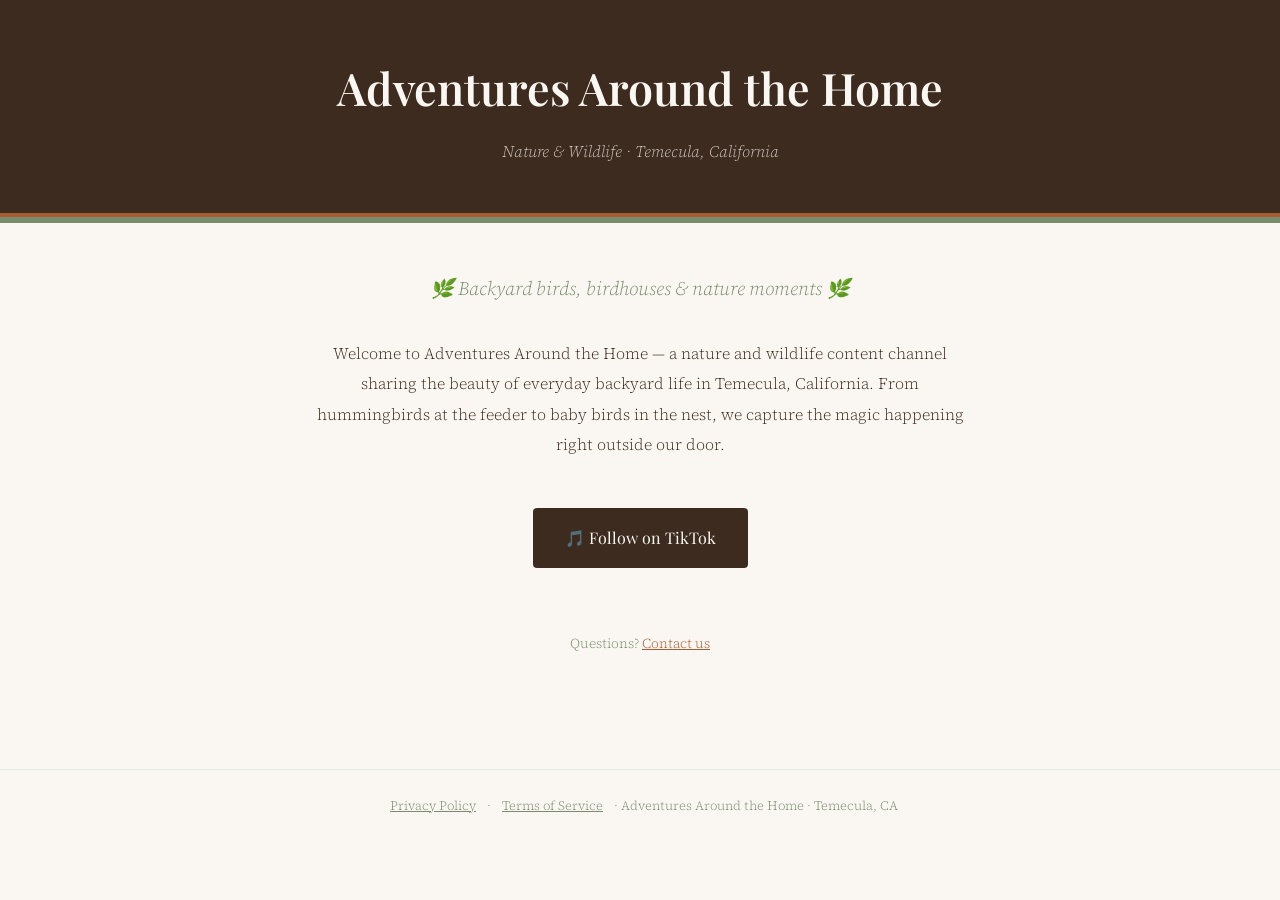
==== index.html @ 50fae2c1 "Initial site with privacy policy and terms of service" ====
<!DOCTYPE html>
<html lang="en">
<head>
<meta charset="UTF-8">
<meta name="viewport" content="width=device-width, initial-scale=1.0">
<title>Adventures Around the Home</title>
<style>
  @import url('https://fonts.googleapis.com/css2?family=Playfair+Display:wght@400;600&family=Source+Serif+4:ital,wght@0,300;0,400;1,300&display=swap');
  *{box-sizing:border-box;margin:0;padding:0}
  body{background:#faf7f2;color:#3d2b1f;font-family:'Source Serif 4',Georgia,serif;font-weight:300;line-height:1.8}
  header{background:#3d2b1f;color:#faf7f2;padding:3rem 2rem;text-align:center;border-bottom:4px solid #a85a32}
  header h1{font-family:'Playfair Display',Georgia,serif;font-size:clamp(1.8rem,5vw,2.8rem);font-weight:600;margin-bottom:.5rem}
  header p{font-size:1rem;opacity:.75;font-style:italic}
  .bar{background:#7a8c6e;height:6px}
  main{max-width:700px;margin:3rem auto;padding:0 1.5rem 4rem;text-align:center}
  .tagline{font-size:1.2rem;color:#7a8c6e;margin:2rem 0;font-style:italic}
  .desc{font-size:1rem;margin-bottom:2rem;line-height:1.9}
  .tiktok-btn{display:inline-block;background:#3d2b1f;color:#faf7f2;padding:1rem 2rem;
    border-radius:4px;text-decoration:none;font-family:'Playfair Display',serif;
    font-size:1rem;margin:1rem;transition:background .2s}
  .tiktok-btn:hover{background:#a85a32}
  footer{text-align:center;padding:1.5rem;font-size:.8rem;color:#7a8c6e;border-top:1px solid #e8ede4}
  footer a{color:#7a8c6e;margin:0 .5rem}
</style>
</head>
<body>
<header>
  <h1>Adventures Around the Home</h1>
  <p>Nature &amp; Wildlife · Temecula, California</p>
</header>
<div class="bar"></div>
<main>
  <p class="tagline">🌿 Backyard birds, birdhouses &amp; nature moments 🌿</p>
  <p class="desc">
    Welcome to Adventures Around the Home — a nature and wildlife content channel
    sharing the beauty of everyday backyard life in Temecula, California.
    From hummingbirds at the feeder to baby birds in the nest,
    we capture the magic happening right outside our door.
  </p>
  <a href="https://www.tiktok.com/@adventuresaroundthehome" class="tiktok-btn">
    🎵 Follow on TikTok
  </a>
  <p style="margin-top:3rem;font-size:.85rem;color:#7a8c6e">
    Questions? <a href="mailto:SalvatoreAusonio@gmail.com" style="color:#a85a32">Contact us</a>
  </p>
</main>
<footer>
  <a href="privacy.html">Privacy Policy</a> ·
  <a href="terms.html">Terms of Service</a> ·
  Adventures Around the Home · Temecula, CA
</footer>
</body>
</html>
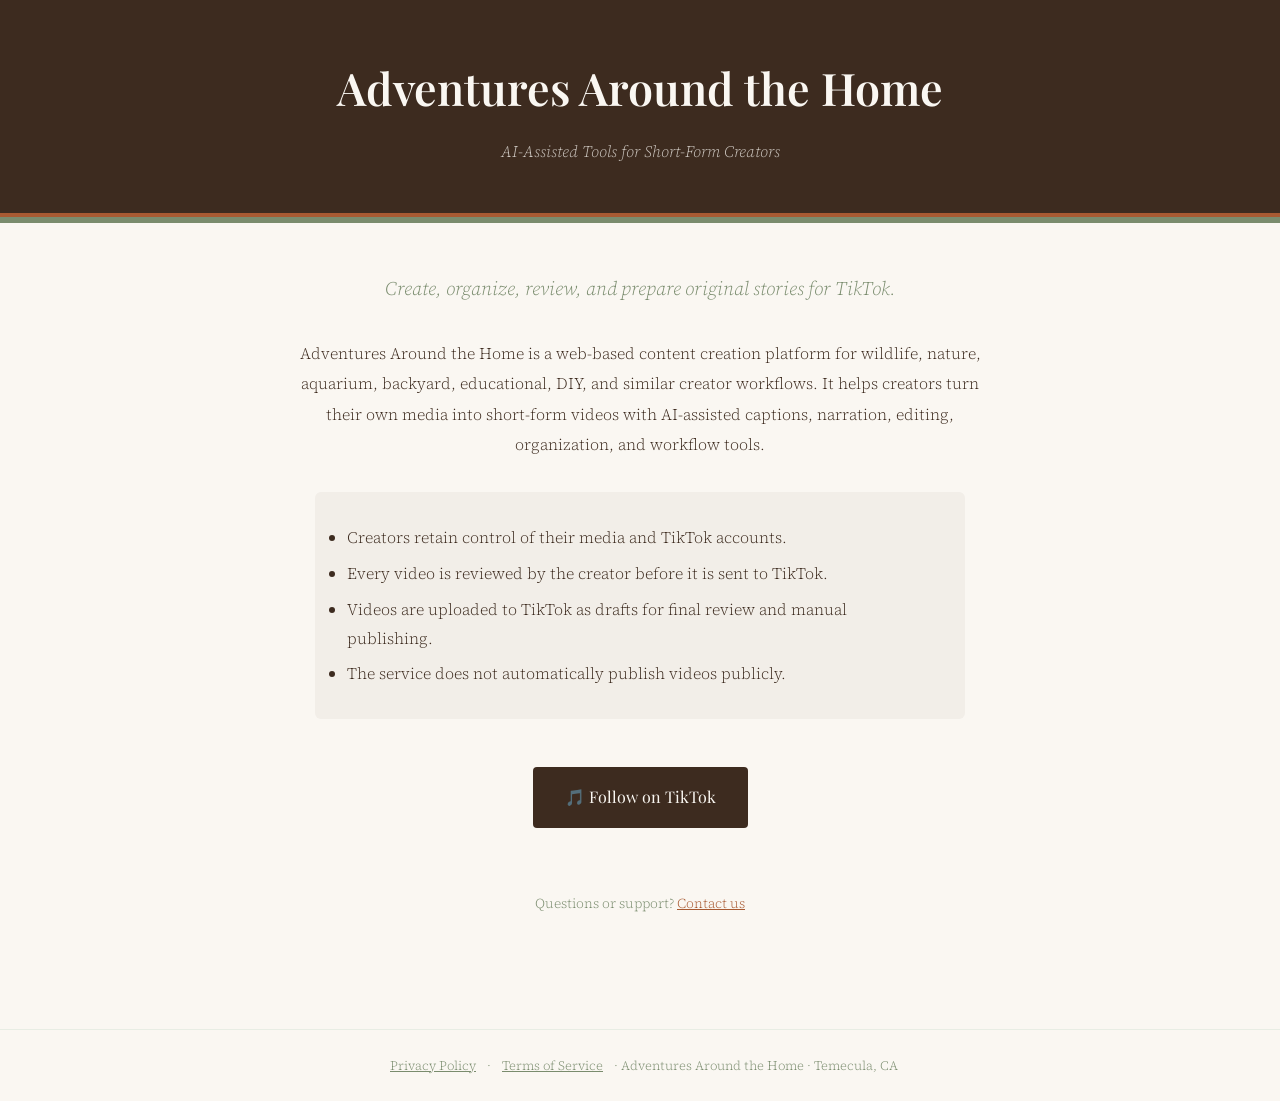
==== commit e42aa570: "Update site for creator platform" ====
--- a/index.html
+++ b/index.html
@@ -2,6 +2,7 @@
 <html lang="en">
 <head>
 <meta charset="UTF-8">
+<meta name="tiktok-domain-verification" content="oeQltm27h6Ex2jiLjGtw6YzQG9PcgpD7">
 <meta name="viewport" content="width=device-width, initial-scale=1.0">
 <title>Adventures Around the Home</title>
 <style>
@@ -12,12 +13,12 @@
   header h1{font-family:'Playfair Display',Georgia,serif;font-size:clamp(1.8rem,5vw,2.8rem);font-weight:600;margin-bottom:.5rem}
   header p{font-size:1rem;opacity:.75;font-style:italic}
   .bar{background:#7a8c6e;height:6px}
-  main{max-width:700px;margin:3rem auto;padding:0 1.5rem 4rem;text-align:center}
+  main{max-width:760px;margin:3rem auto;padding:0 1.5rem 4rem;text-align:center}
   .tagline{font-size:1.2rem;color:#7a8c6e;margin:2rem 0;font-style:italic}
-  .desc{font-size:1rem;margin-bottom:2rem;line-height:1.9}
-  .tiktok-btn{display:inline-block;background:#3d2b1f;color:#faf7f2;padding:1rem 2rem;
-    border-radius:4px;text-decoration:none;font-family:'Playfair Display',serif;
-    font-size:1rem;margin:1rem;transition:background .2s}
+  .desc{font-size:1rem;margin-bottom:1.4rem;line-height:1.9}
+  .features{max-width:650px;margin:2rem auto;text-align:left;background:#f2eee8;padding:1.5rem 2rem;border-radius:6px}
+  .features li{margin:.45rem 0}
+  .tiktok-btn{display:inline-block;background:#3d2b1f;color:#faf7f2;padding:1rem 2rem;border-radius:4px;text-decoration:none;font-family:'Playfair Display',serif;font-size:1rem;margin:1rem;transition:background .2s}
   .tiktok-btn:hover{background:#a85a32}
   footer{text-align:center;padding:1.5rem;font-size:.8rem;color:#7a8c6e;border-top:1px solid #e8ede4}
   footer a{color:#7a8c6e;margin:0 .5rem}
@@ -26,23 +27,22 @@
 <body>
 <header>
   <h1>Adventures Around the Home</h1>
-  <p>Nature &amp; Wildlife · Temecula, California</p>
+  <p>AI-Assisted Tools for Short-Form Creators</p>
 </header>
 <div class="bar"></div>
 <main>
-  <p class="tagline">🌿 Backyard birds, birdhouses &amp; nature moments 🌿</p>
-  <p class="desc">
-    Welcome to Adventures Around the Home — a nature and wildlife content channel
-    sharing the beauty of everyday backyard life in Temecula, California.
-    From hummingbirds at the feeder to baby birds in the nest,
-    we capture the magic happening right outside our door.
-  </p>
-  <a href="https://www.tiktok.com/@adventuresaroundthehome" class="tiktok-btn">
-    🎵 Follow on TikTok
-  </a>
-  <p style="margin-top:3rem;font-size:.85rem;color:#7a8c6e">
-    Questions? <a href="mailto:SalvatoreAusonio@gmail.com" style="color:#a85a32">Contact us</a>
-  </p>
+  <p class="tagline">Create, organize, review, and prepare original stories for TikTok.</p>
+  <p class="desc">Adventures Around the Home is a web-based content creation platform for wildlife, nature, aquarium, backyard, educational, DIY, and similar creator workflows. It helps creators turn their own media into short-form videos with AI-assisted captions, narration, editing, organization, and workflow tools.</p>
+  <div class="features">
+    <ul>
+      <li>Creators retain control of their media and TikTok accounts.</li>
+      <li>Every video is reviewed by the creator before it is sent to TikTok.</li>
+      <li>Videos are uploaded to TikTok as drafts for final review and manual publishing.</li>
+      <li>The service does not automatically publish videos publicly.</li>
+    </ul>
+  </div>
+  <a href="https://www.tiktok.com/@adventuresaroundthehome" class="tiktok-btn">🎵 Follow on TikTok</a>
+  <p style="margin-top:3rem;font-size:.85rem;color:#7a8c6e">Questions or support? <a href="mailto:SalvatoreAusonio@gmail.com" style="color:#a85a32">Contact us</a></p>
 </main>
 <footer>
   <a href="privacy.html">Privacy Policy</a> ·
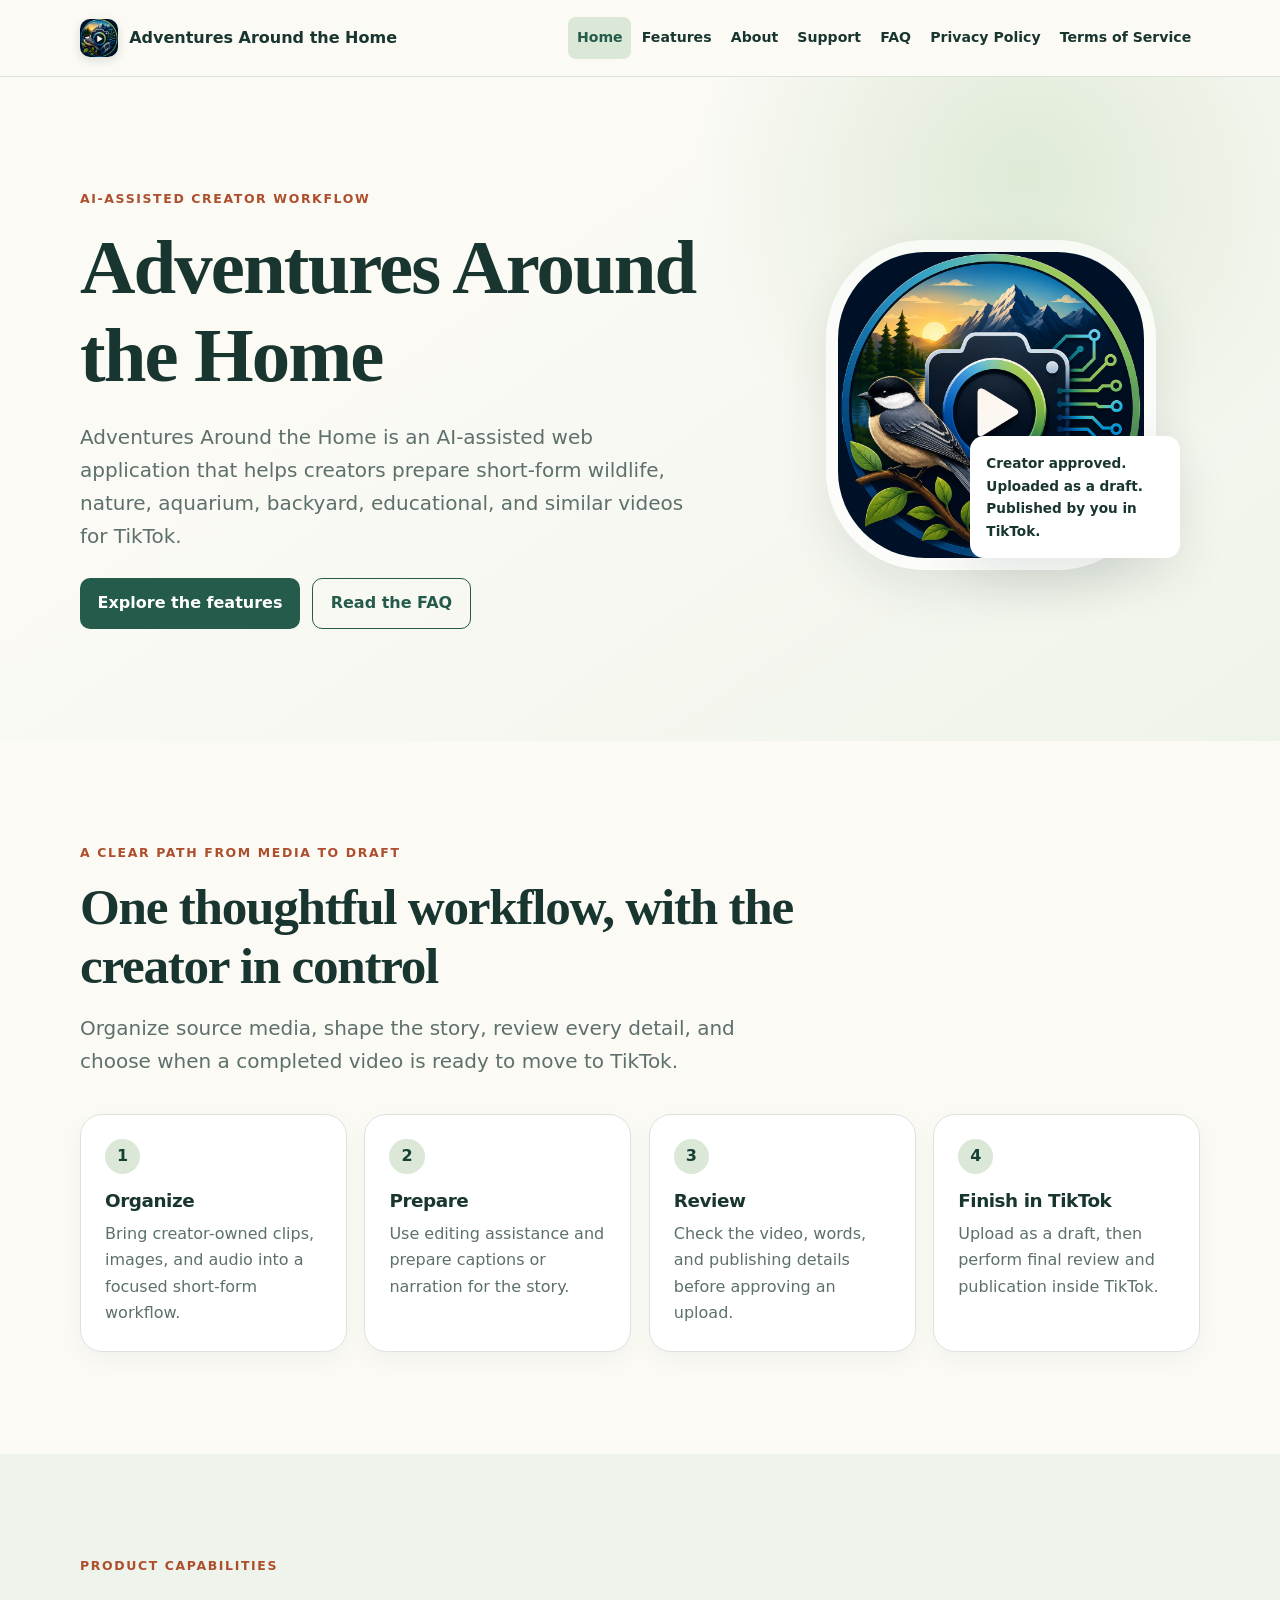
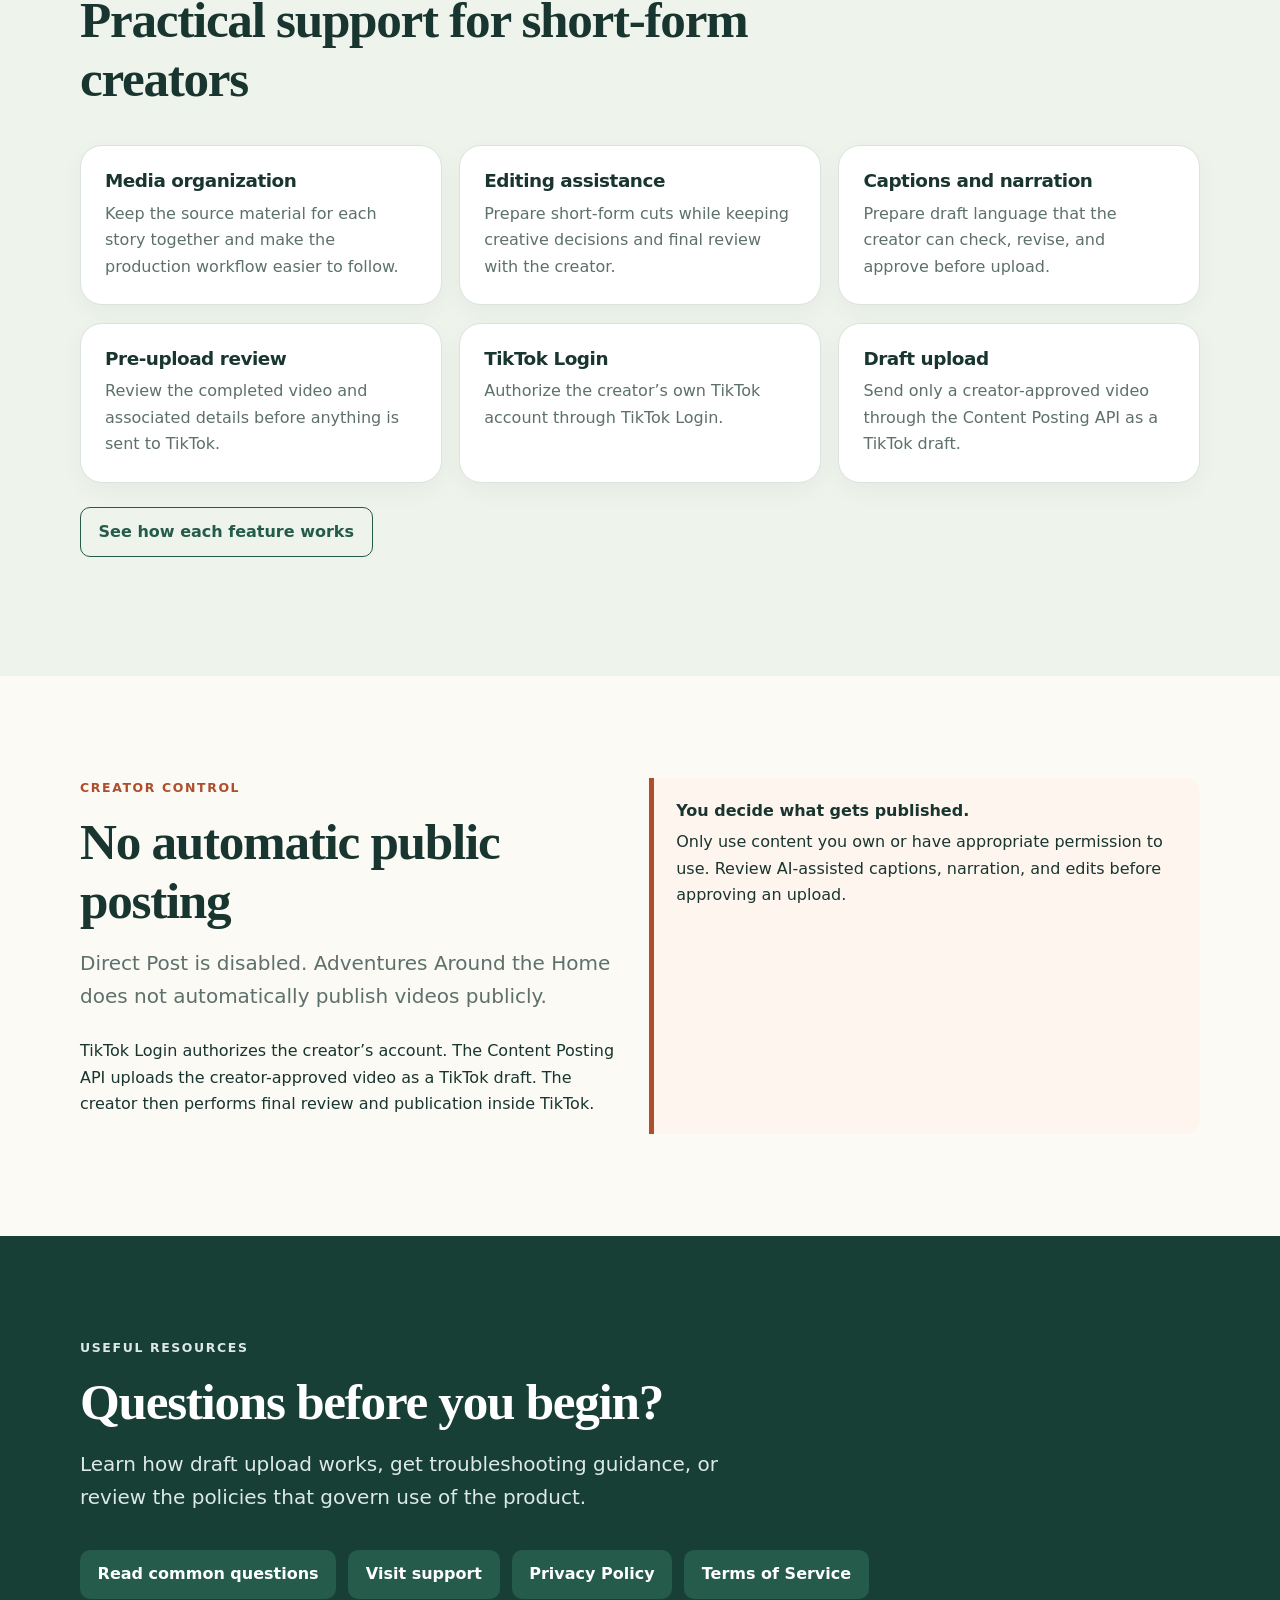
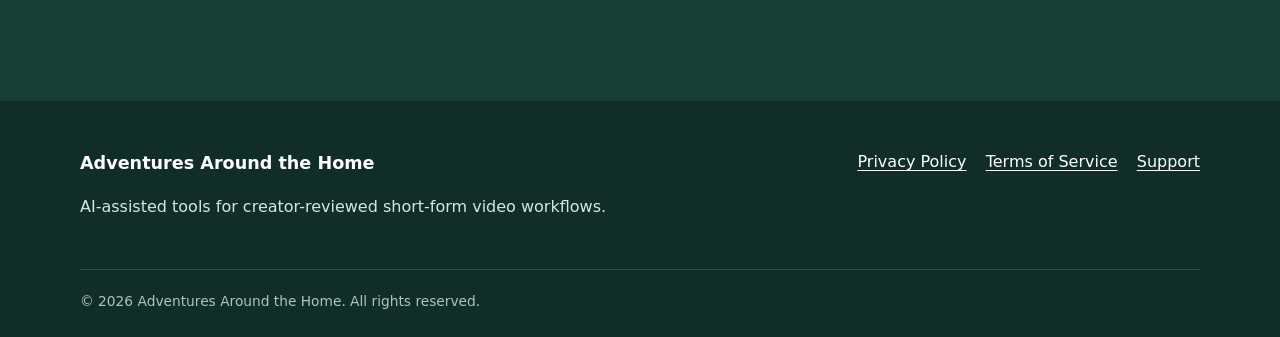
==== commit 90057382: "Build complete product website" ====
--- a/index.html
+++ b/index.html
@@ -1,53 +1,49 @@
-<!DOCTYPE html>
+<!doctype html>
 <html lang="en">
 <head>
-<meta charset="UTF-8">
-<meta name="tiktok-domain-verification" content="oeQltm27h6Ex2jiLjGtw6YzQG9PcgpD7">
-<meta name="viewport" content="width=device-width, initial-scale=1.0">
-<title>Adventures Around the Home</title>
-<style>
-  @import url('https://fonts.googleapis.com/css2?family=Playfair+Display:wght@400;600&family=Source+Serif+4:ital,wght@0,300;0,400;1,300&display=swap');
-  *{box-sizing:border-box;margin:0;padding:0}
-  body{background:#faf7f2;color:#3d2b1f;font-family:'Source Serif 4',Georgia,serif;font-weight:300;line-height:1.8}
-  header{background:#3d2b1f;color:#faf7f2;padding:3rem 2rem;text-align:center;border-bottom:4px solid #a85a32}
-  header h1{font-family:'Playfair Display',Georgia,serif;font-size:clamp(1.8rem,5vw,2.8rem);font-weight:600;margin-bottom:.5rem}
-  header p{font-size:1rem;opacity:.75;font-style:italic}
-  .bar{background:#7a8c6e;height:6px}
-  main{max-width:760px;margin:3rem auto;padding:0 1.5rem 4rem;text-align:center}
-  .tagline{font-size:1.2rem;color:#7a8c6e;margin:2rem 0;font-style:italic}
-  .desc{font-size:1rem;margin-bottom:1.4rem;line-height:1.9}
-  .features{max-width:650px;margin:2rem auto;text-align:left;background:#f2eee8;padding:1.5rem 2rem;border-radius:6px}
-  .features li{margin:.45rem 0}
-  .tiktok-btn{display:inline-block;background:#3d2b1f;color:#faf7f2;padding:1rem 2rem;border-radius:4px;text-decoration:none;font-family:'Playfair Display',serif;font-size:1rem;margin:1rem;transition:background .2s}
-  .tiktok-btn:hover{background:#a85a32}
-  footer{text-align:center;padding:1.5rem;font-size:.8rem;color:#7a8c6e;border-top:1px solid #e8ede4}
-  footer a{color:#7a8c6e;margin:0 .5rem}
-</style>
+  <meta charset="utf-8">
+  <meta name="viewport" content="width=device-width, initial-scale=1">
+  <meta name="tiktok-domain-verification" content="oeQltm27h6Ex2jiLjGtw6YzQG9PcgpD7">
+  <meta name="description" content="AI-assisted tools that help creators prepare and review short-form videos for upload to TikTok as drafts.">
+  <meta property="og:title" content="Adventures Around the Home">
+  <meta property="og:description" content="Prepare, review, and upload creator-approved short-form videos to TikTok as drafts.">
+  <meta property="og:type" content="website">
+  <meta property="og:url" content="https://sausonio.github.io/Adventures-around-the-home/">
+  <meta property="og:image" content="https://sausonio.github.io/Adventures-around-the-home/assets/app-icon.png">
+  <title>Adventures Around the Home</title>
+  <link rel="icon" type="image/png" href="assets/app-icon.png">
+  <link rel="apple-touch-icon" href="assets/app-icon.png">
+  <link rel="stylesheet" href="assets/styles.css">
+  <script src="assets/site.js" defer></script>
 </head>
 <body>
-<header>
-  <h1>Adventures Around the Home</h1>
-  <p>AI-Assisted Tools for Short-Form Creators</p>
-</header>
-<div class="bar"></div>
-<main>
-  <p class="tagline">Create, organize, review, and prepare original stories for TikTok.</p>
-  <p class="desc">Adventures Around the Home is a web-based content creation platform for wildlife, nature, aquarium, backyard, educational, DIY, and similar creator workflows. It helps creators turn their own media into short-form videos with AI-assisted captions, narration, editing, organization, and workflow tools.</p>
-  <div class="features">
-    <ul>
-      <li>Creators retain control of their media and TikTok accounts.</li>
-      <li>Every video is reviewed by the creator before it is sent to TikTok.</li>
-      <li>Videos are uploaded to TikTok as drafts for final review and manual publishing.</li>
-      <li>The service does not automatically publish videos publicly.</li>
-    </ul>
-  </div>
-  <a href="https://www.tiktok.com/@adventuresaroundthehome" class="tiktok-btn">🎵 Follow on TikTok</a>
-  <p style="margin-top:3rem;font-size:.85rem;color:#7a8c6e">Questions or support? <a href="mailto:SalvatoreAusonio@gmail.com" style="color:#a85a32">Contact us</a></p>
+<a class="skip-link" href="#main">Skip to main content</a>
+<header class="site-header"><div class="container nav-wrap">
+  <a class="brand" href="index.html" aria-label="Adventures Around the Home, home"><img class="brand-mark" src="assets/app-icon.png" alt=""><span>Adventures Around the Home</span></a>
+  <button class="nav-toggle" type="button" aria-expanded="false" aria-controls="site-nav">Menu</button>
+  <nav class="site-nav" id="site-nav" aria-label="Primary"><a href="index.html" aria-current="page">Home</a><a href="features.html">Features</a><a href="about.html">About</a><a href="support.html">Support</a><a href="faq.html">FAQ</a><a href="privacy.html">Privacy Policy</a><a href="terms.html">Terms of Service</a></nav>
+</div></header>
+<main id="main">
+  <section class="hero"><div class="container hero-grid">
+    <div class="hero-copy"><p class="eyebrow">AI-assisted creator workflow</p><h1>Adventures Around the Home</h1><p class="lead">Adventures Around the Home is an AI-assisted web application that helps creators prepare short-form wildlife, nature, aquarium, backyard, educational, and similar videos for TikTok.</p><div class="actions"><a class="button" href="features.html">Explore the features</a><a class="button secondary" href="faq.html">Read the FAQ</a></div></div>
+    <div class="hero-icon-wrap"><img class="hero-icon" src="assets/app-icon.png" alt="Adventures Around the Home app icon"><div class="hero-note">Creator approved. Uploaded as a draft. Published by you in TikTok.</div></div>
+  </div></section>
+  <section class="section"><div class="container"><div class="section-head"><p class="eyebrow">A clear path from media to draft</p><h2>One thoughtful workflow, with the creator in control</h2><p class="lead">Organize source media, shape the story, review every detail, and choose when a completed video is ready to move to TikTok.</p></div><div class="grid-4">
+    <article class="card"><span class="number">1</span><h3>Organize</h3><p>Bring creator-owned clips, images, and audio into a focused short-form workflow.</p></article>
+    <article class="card"><span class="number">2</span><h3>Prepare</h3><p>Use editing assistance and prepare captions or narration for the story.</p></article>
+    <article class="card"><span class="number">3</span><h3>Review</h3><p>Check the video, words, and publishing details before approving an upload.</p></article>
+    <article class="card"><span class="number">4</span><h3>Finish in TikTok</h3><p>Upload as a draft, then perform final review and publication inside TikTok.</p></article>
+  </div></div></section>
+  <section class="section tint"><div class="container"><div class="section-head"><p class="eyebrow">Product capabilities</p><h2>Practical support for short-form creators</h2></div><div class="grid-3">
+    <article class="card"><h3>Media organization</h3><p>Keep the source material for each story together and make the production workflow easier to follow.</p></article>
+    <article class="card"><h3>Editing assistance</h3><p>Prepare short-form cuts while keeping creative decisions and final review with the creator.</p></article>
+    <article class="card"><h3>Captions and narration</h3><p>Prepare draft language that the creator can check, revise, and approve before upload.</p></article>
+    <article class="card"><h3>Pre-upload review</h3><p>Review the completed video and associated details before anything is sent to TikTok.</p></article>
+    <article class="card"><h3>TikTok Login</h3><p>Authorize the creator’s own TikTok account through TikTok Login.</p></article>
+    <article class="card"><h3>Draft upload</h3><p>Send only a creator-approved video through the Content Posting API as a TikTok draft.</p></article>
+  </div><p style="margin-top:1.5rem"><a class="button secondary" href="features.html">See how each feature works</a></p></div></section>
+  <section class="section"><div class="container grid-2"><div><p class="eyebrow">Creator control</p><h2>No automatic public posting</h2><p class="lead">Direct Post is disabled. Adventures Around the Home does not automatically publish videos publicly.</p><p>TikTok Login authorizes the creator’s account. The Content Posting API uploads the creator-approved video as a TikTok draft. The creator then performs final review and publication inside TikTok.</p></div><div class="notice"><strong>You decide what gets published.</strong>Only use content you own or have appropriate permission to use. Review AI-assisted captions, narration, and edits before approving an upload.</div></div></section>
+  <section class="section dark"><div class="container"><div class="section-head"><p class="eyebrow">Useful resources</p><h2>Questions before you begin?</h2><p class="lead">Learn how draft upload works, get troubleshooting guidance, or review the policies that govern use of the product.</p></div><div class="actions"><a class="button" href="faq.html">Read common questions</a><a class="button" href="support.html">Visit support</a><a class="button" href="privacy.html">Privacy Policy</a><a class="button" href="terms.html">Terms of Service</a></div></div></section>
 </main>
-<footer>
-  <a href="privacy.html">Privacy Policy</a> ·
-  <a href="terms.html">Terms of Service</a> ·
-  Adventures Around the Home · Temecula, CA
-</footer>
-</body>
-</html>
+<footer class="site-footer"><div class="container"><div class="footer-grid"><div><p class="footer-brand">Adventures Around the Home</p><p>AI-assisted tools for creator-reviewed short-form video workflows.</p></div><nav class="footer-links" aria-label="Footer"><a href="privacy.html">Privacy Policy</a><a href="terms.html">Terms of Service</a><a href="support.html">Support</a></nav></div><p class="copyright">© 2026 Adventures Around the Home. All rights reserved.</p></div></footer>
+</body></html>
--- a/assets/styles.css
+++ b/assets/styles.css
@@ -0,0 +1,124 @@
+:root {
+  --ink: #19352f;
+  --muted: #5d706b;
+  --forest: #245b4b;
+  --forest-dark: #173f35;
+  --leaf: #dbe8d7;
+  --cream: #fbfaf5;
+  --paper: #ffffff;
+  --clay: #ad4e2d;
+  --line: #dbe3df;
+  --shadow: 0 18px 50px rgba(25, 53, 47, .1);
+  --radius: 22px;
+}
+
+* { box-sizing: border-box; }
+html { scroll-behavior: smooth; }
+body {
+  margin: 0;
+  background: var(--cream);
+  color: var(--ink);
+  font-family: Inter, ui-sans-serif, system-ui, -apple-system, BlinkMacSystemFont, "Segoe UI", sans-serif;
+  font-size: 16px;
+  line-height: 1.65;
+}
+img { max-width: 100%; height: auto; }
+a { color: var(--forest); text-underline-offset: .2em; }
+a:hover { color: var(--clay); }
+a:focus-visible, button:focus-visible, summary:focus-visible {
+  outline: 3px solid var(--clay);
+  outline-offset: 4px;
+  border-radius: 4px;
+}
+.skip-link { position: absolute; left: -999px; top: 1rem; z-index: 100; background: var(--paper); padding: .75rem 1rem; }
+.skip-link:focus { left: 1rem; }
+.container { width: min(1120px, calc(100% - 2rem)); margin-inline: auto; }
+.narrow { width: min(760px, calc(100% - 2rem)); margin-inline: auto; }
+
+.site-header { position: sticky; top: 0; z-index: 20; background: rgba(251,250,245,.96); border-bottom: 1px solid var(--line); backdrop-filter: blur(14px); }
+.nav-wrap { min-height: 76px; display: flex; align-items: center; gap: 1.25rem; }
+.brand { display: inline-flex; align-items: center; gap: .7rem; color: var(--ink); font-weight: 800; text-decoration: none; line-height: 1.15; margin-right: auto; }
+.brand-mark { width: 38px; height: 38px; object-fit: cover; border-radius: 10px; box-shadow: 0 3px 10px rgba(25,53,47,.15); }
+.site-nav { display: flex; align-items: center; gap: .1rem; }
+.site-nav a { color: var(--ink); font-size: .88rem; font-weight: 650; padding: .6rem .55rem; text-decoration: none; white-space: nowrap; }
+.site-nav a:hover, .site-nav a[aria-current="page"] { color: var(--forest); background: var(--leaf); border-radius: 8px; }
+.nav-toggle { display: none; border: 1px solid var(--line); background: var(--paper); color: var(--ink); border-radius: 10px; padding: .55rem .7rem; font: inherit; font-weight: 700; }
+
+main { overflow: hidden; }
+.hero { padding: clamp(4rem, 9vw, 7rem) 0; background: radial-gradient(circle at 80% 15%, #dfead7 0, transparent 28%), linear-gradient(145deg, #fbfaf5 35%, #eff4ea); }
+.hero-grid { display: grid; grid-template-columns: 1.2fr .8fr; align-items: center; gap: clamp(2rem, 6vw, 5rem); }
+.eyebrow { color: var(--clay); font-size: .78rem; font-weight: 850; letter-spacing: .13em; text-transform: uppercase; margin: 0 0 .9rem; }
+h1, h2, h3 { line-height: 1.15; letter-spacing: -.025em; }
+h1 { font-family: Georgia, "Times New Roman", serif; font-size: clamp(2.6rem, 6vw, 5rem); margin: 0 0 1.25rem; }
+h2 { font-family: Georgia, "Times New Roman", serif; font-size: clamp(2rem, 4vw, 3.25rem); margin: 0 0 1rem; }
+h3 { font-size: 1.15rem; margin: 0 0 .6rem; }
+.lead { max-width: 700px; color: var(--muted); font-size: clamp(1.05rem, 2vw, 1.25rem); margin: 0 0 1.6rem; }
+.hero-icon-wrap { position: relative; justify-self: center; }
+.hero-icon { width: min(330px, 72vw); aspect-ratio: 1; object-fit: cover; border-radius: 30%; border: 12px solid rgba(255,255,255,.7); box-shadow: var(--shadow); }
+.hero-note { position: absolute; right: -1.5rem; bottom: 1.25rem; max-width: 210px; background: var(--paper); padding: 1rem; border-radius: 14px; box-shadow: var(--shadow); font-size: .85rem; font-weight: 750; }
+.actions { display: flex; flex-wrap: wrap; gap: .75rem; }
+.button { display: inline-flex; align-items: center; justify-content: center; min-height: 48px; padding: .7rem 1.1rem; border-radius: 10px; background: var(--forest); color: #fff; font-weight: 750; text-decoration: none; }
+.button:hover { background: var(--forest-dark); color: #fff; }
+.button.secondary { color: var(--forest); background: transparent; border: 1px solid var(--forest); }
+.button.secondary:hover { color: var(--forest-dark); background: var(--leaf); }
+
+.section { padding: clamp(3.5rem, 8vw, 6.5rem) 0; }
+.section.tint { background: #eef3eb; }
+.section.dark { background: var(--forest-dark); color: #fff; }
+.section.dark .lead, .section.dark p { color: #dce9e5; }
+.section-head { max-width: 720px; margin-bottom: 2.25rem; }
+.grid-2, .grid-3, .grid-4 { display: grid; gap: 1.1rem; }
+.grid-2 { grid-template-columns: repeat(2, 1fr); }
+.grid-3 { grid-template-columns: repeat(3, 1fr); }
+.grid-4 { grid-template-columns: repeat(4, 1fr); }
+.card { background: var(--paper); border: 1px solid var(--line); border-radius: var(--radius); padding: 1.5rem; box-shadow: 0 8px 24px rgba(25,53,47,.04); }
+.card p { color: var(--muted); margin: 0; }
+.number { display: grid; place-items: center; width: 2.2rem; height: 2.2rem; margin-bottom: 1rem; border-radius: 50%; background: var(--leaf); color: var(--forest-dark); font-weight: 850; }
+.check-list { list-style: none; padding: 0; margin: 0; display: grid; gap: .7rem; }
+.check-list li { position: relative; padding-left: 1.7rem; }
+.check-list li::before { content: "✓"; position: absolute; left: 0; color: var(--clay); font-weight: 900; }
+.notice { border-left: 5px solid var(--clay); background: #fff5ef; padding: 1.25rem 1.4rem; border-radius: 0 14px 14px 0; }
+.notice strong { display: block; margin-bottom: .3rem; }
+.page-hero { padding: clamp(3.5rem, 8vw, 6rem) 0 3rem; background: linear-gradient(145deg, #eef4e9, #fbfaf5 65%); }
+.page-hero h1 { font-size: clamp(2.5rem, 5vw, 4rem); max-width: 850px; }
+.legal-hero { text-align: center; }
+.legal-icon { width: 116px; height: 116px; object-fit: cover; border-radius: 28px; box-shadow: var(--shadow); margin-bottom: 1.25rem; }
+.legal { padding: 3rem 0 6rem; }
+.legal article { background: var(--paper); border: 1px solid var(--line); padding: clamp(1.5rem, 5vw, 3.5rem); border-radius: var(--radius); box-shadow: var(--shadow); }
+.legal h2 { font-family: inherit; font-size: 1.25rem; margin-top: 2rem; padding-top: 1.5rem; border-top: 1px solid var(--line); letter-spacing: -.01em; }
+.legal h2:first-child { margin-top: 0; }
+.legal li { margin-bottom: .55rem; }
+.meta { color: var(--muted); font-weight: 650; }
+details { background: var(--paper); border: 1px solid var(--line); border-radius: 14px; padding: 1rem 1.2rem; }
+details + details { margin-top: .75rem; }
+summary { cursor: pointer; color: var(--ink); font-weight: 800; }
+details p { color: var(--muted); margin: .8rem 0 .25rem; }
+
+.site-footer { background: #102e27; color: #d7e5e1; padding: 3rem 0 1.5rem; }
+.footer-grid { display: grid; grid-template-columns: 1.4fr 1fr; gap: 2rem; padding-bottom: 2rem; }
+.footer-brand { color: #fff; font-size: 1.1rem; font-weight: 850; margin: 0 0 .6rem; }
+.footer-links { display: flex; flex-wrap: wrap; justify-content: flex-end; gap: .8rem 1.2rem; }
+.site-footer a { color: #fff; }
+.copyright { border-top: 1px solid rgba(255,255,255,.15); margin: 0; padding-top: 1.25rem; font-size: .86rem; color: #aec4be; }
+
+@media (max-width: 920px) {
+  .nav-toggle { display: inline-flex; }
+  .site-nav { display: none; position: absolute; left: 1rem; right: 1rem; top: 68px; flex-direction: column; align-items: stretch; padding: .7rem; background: var(--paper); border: 1px solid var(--line); border-radius: 14px; box-shadow: var(--shadow); }
+  .site-nav[data-open="true"] { display: flex; }
+  .site-nav a { padding: .7rem; }
+  .hero-grid { grid-template-columns: 1fr; }
+  .hero-copy { text-align: center; }
+  .hero-copy .lead { margin-inline: auto; }
+  .actions { justify-content: center; }
+  .hero-icon-wrap { grid-row: 1; }
+  .grid-4 { grid-template-columns: repeat(2, 1fr); }
+}
+@media (max-width: 640px) {
+  .brand { font-size: .86rem; max-width: 220px; }
+  .brand-mark { width: 34px; height: 34px; }
+  .hero-note { right: -.5rem; }
+  .grid-2, .grid-3, .grid-4, .footer-grid { grid-template-columns: 1fr; }
+  .footer-links { justify-content: flex-start; }
+  h1 { overflow-wrap: anywhere; }
+}
+@media (prefers-reduced-motion: reduce) { html { scroll-behavior: auto; } }
